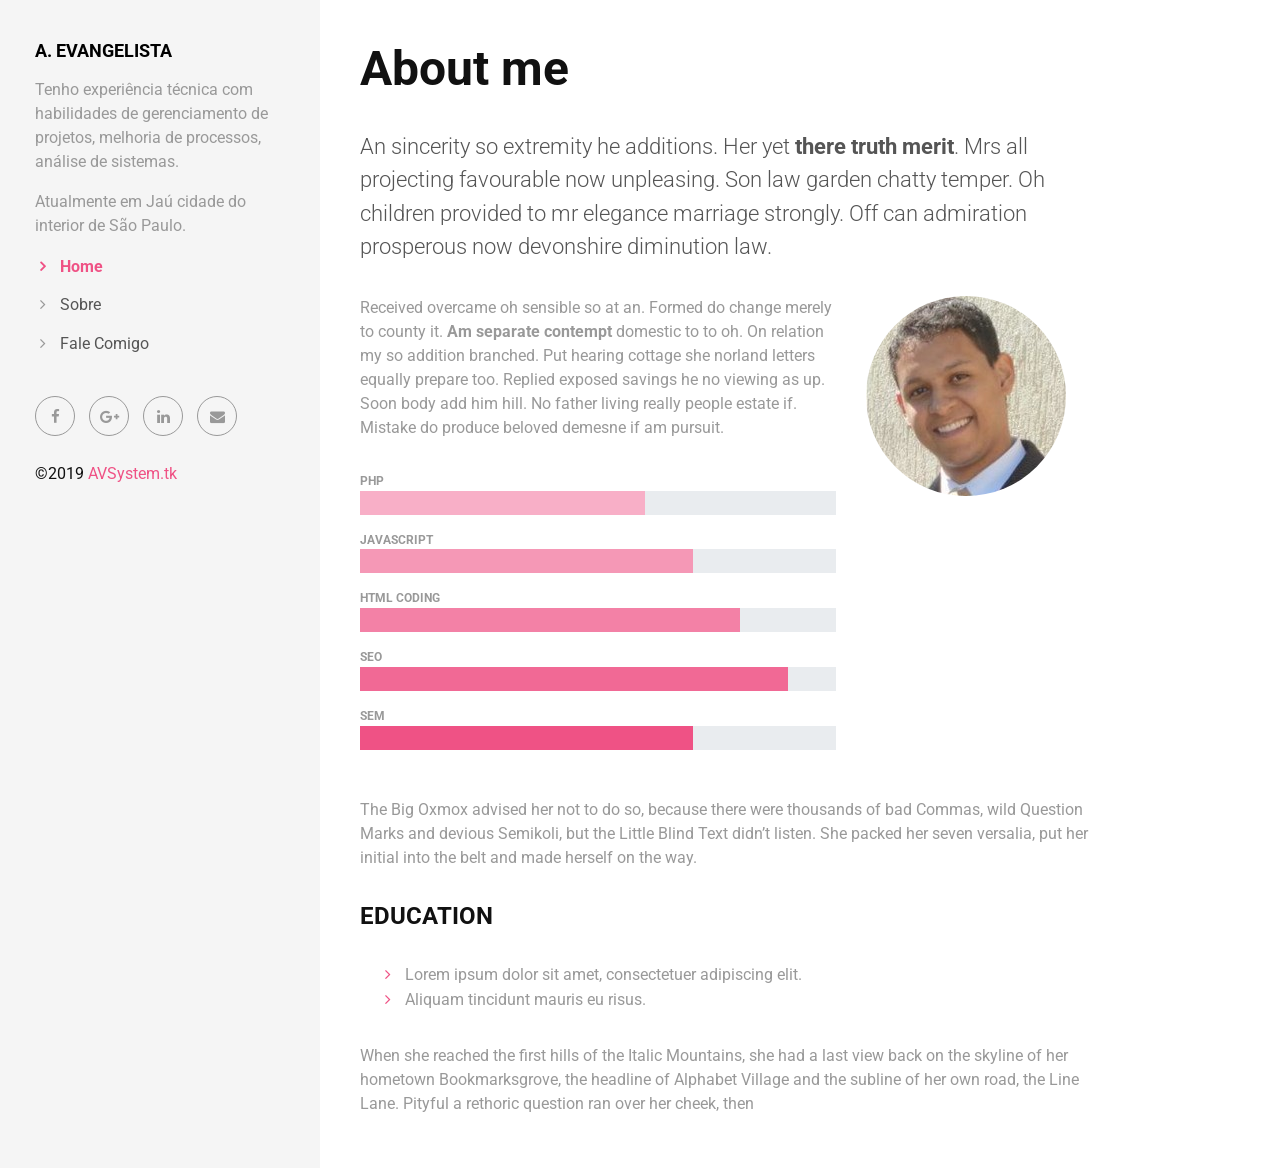
==== about.html @ f2ea7bea "starter new portfolio" ====
<!DOCTYPE html>
<html>
</html>
<head>
  <meta charset="utf-8">
  <meta http-equiv="X-UA-Compatible" content="IE=edge">
  <title>Creative - Bootstrap Portfolio Theme by Bootstrapious.com</title>
  <meta name="description" content="">
  <meta name="viewport" content="width=device-width, initial-scale=1">
  <meta name="robots" content="all,follow">
  <!-- Bootstrap CSS-->
  <link rel="stylesheet" href="vendor/bootstrap/css/bootstrap.min.css">
  <!-- Font Awesome CSS-->
  <link rel="stylesheet" href="vendor/font-awesome/css/font-awesome.min.css">
  <!-- Google fonts - Roboto-->
  <link rel="stylesheet" href="https://fonts.googleapis.com/css?family=Roboto:400,300,700,400italic">
  <!-- owl carousel-->
  <link rel="stylesheet" href="vendor/owl.carousel/assets/owl.carousel.css">
  <link rel="stylesheet" href="vendor/owl.carousel/assets/owl.theme.default.css">
  <!-- theme stylesheet-->
  <link rel="stylesheet" href="css/style.default.css" id="theme-stylesheet">
  <!-- Custom stylesheet - for your changes-->
  <link rel="stylesheet" href="css/custom.css">
  <!-- Favicon-->
  <link rel="shortcut icon" href="img/favicon.png">
  <!-- Tweaks for older IEs--><!--[if lt IE 9]>
    <script src="https://oss.maxcdn.com/html5shiv/3.7.3/html5shiv.min.js"></script>
    <script src="https://oss.maxcdn.com/respond/1.4.2/respond.min.js"></script><![endif]-->
</head>
<body>
  <div id="all">
    <div class="container-fluid">
      <div class="row row-offcanvas row-offcanvas-left">
        <!--   *** SIDEBAR ***-->
        <div id="sidebar" class="col-md-4 col-lg-3 sidebar-offcanvas">
          <div class="sidebar-content">
            <h1 class="sidebar-heading"> <a href="index.html">A. Evangelista</a></h1>
            <p class="sidebar-p">Tenho experiência técnica com habilidades de gerenciamento de projetos, melhoria de processos, análise de sistemas.  </p>
            <p class="sidebar-p">Atualmente em Jaú cidade do interior de São Paulo. </p>
            <ul class="sidebar-menu">
                <!-- Link-->
                <li class="sidebar-item"><a href="index.html" class="sidebar-link active">Home</a></li>
                <!-- Link-->
                <li class="sidebar-item"><a href="about.html" class="sidebar-link">Sobre</a></li>
                <!-- Link-->
                <li class="sidebar-item"><a href="contact.html" class="sidebar-link">Fale Comigo</a></li>
            </ul>
            <p class="social">
                <a href="#" data-animate-hover="pulse" class="external facebook"><i class="fa fa-facebook"></i></a>
                <a href="#" data-animate-hover="pulse" class="external gplus"><i class="fa fa-google-plus"></i></a>
                <a href="#" data-animate-hover="pulse" class="external linkedin"><i class="fa fa-linkedin"></i></a>
                <a href="#" data-animate-hover="pulse" class="email"><i class="fa fa-envelope"></i></a>
            </p>
            <div class="copyright text-center text-md-left">
              <!-- Please do not remove the backlink to us, unless you support the development at http://bootstrapious.com/donate. It is part of the license conditions. Thanks for understanding :)        -->
            </div>
            <p class="credit">&copy;2019 <a href="http://avsystem.tk" class="external">AVSystem.tk</a></p>
          </div>
        </div>
        <!--   *** SIDEBAR END ***  -->
        <!--   *** DETAIL ***-->
        <div class="col-md-8 col-lg-9 content-column white-background">
          <div class="small-navbar d-flex d-md-none">
            <button type="button" data-toggle="offcanvas" class="btn btn-outline-primary"> <i class="fa fa-align-left mr-2"></i>Menu</button>
            <h1 class="small-navbar-heading"> <a href="index.html">Creative </a></h1>
          </div>
          <div class="row">
            <div class="col-xl-10">
              <div class="content-column-content">
                <h1>About me</h1>
                <p class="lead">An sincerity so extremity he additions. Her yet <strong>there truth merit</strong>. Mrs all projecting favourable now unpleasing. Son law garden chatty temper. Oh children provided to mr elegance marriage strongly. Off can admiration prosperous now devonshire diminution law.</p>
                <div class="row">
                  <div class="col-lg-8">
                    <p>Received overcame oh sensible so at an. Formed do change merely to county it. <strong>Am separate contempt</strong> domestic to to oh. On relation my so addition branched. Put hearing cottage she norland letters equally prepare too. Replied exposed savings he no viewing as up. Soon body add him hill. No father living really people estate if. Mistake do produce beloved demesne if am pursuit.</p>
                    <div class="skill-item">
                      <div class="progress-title">PHP</div>
                      <div class="progress">
                        <div role="progressbar" aria-valuenow="60" aria-valuemin="0" aria-valuemax="100" style="width: 60%;" class="progress-bar progress-bar-skill1"><span class="sr-only">60</span></div>
                      </div>
                    </div>
                    <div class="skill-item">
                      <div class="progress-title">Javascript</div>
                      <div class="progress">
                        <div role="progressbar" aria-valuenow="70" aria-valuemin="0" aria-valuemax="100" style="width: 70%;" class="progress-bar progress-bar-skill2"><span class="sr-only">70</span></div>
                      </div>
                    </div>
                    <div class="skill-item">
                      <div class="progress-title">HTML coding</div>
                      <div class="progress">
                        <div role="progressbar" aria-valuenow="80" aria-valuemin="0" aria-valuemax="100" style="width: 80%;" class="progress-bar progress-bar-skill3"><span class="sr-only">80</span></div>
                      </div>
                    </div>
                    <div class="skill-item">
                      <div class="progress-title">SEO</div>
                      <div class="progress">
                        <div role="progressbar" aria-valuenow="90" aria-valuemin="0" aria-valuemax="100" style="width: 90%;" class="progress-bar progress-bar-skill4"><span class="sr-only">90</span></div>
                      </div>
                    </div>
                    <div class="skill-item">
                      <div class="progress-title">SEM</div>
                      <div class="progress">
                        <div role="progressbar" aria-valuenow="70" aria-valuemin="0" aria-valuemax="100" style="width: 70%;" class="progress-bar progress-bar-skill5"><span class="sr-only">70</span></div>
                      </div>
                    </div>
                  </div>
                  <div class="col-md-4">
                    <p><img src="img/about.jpg" alt="This is me" class="image rounded-circle img-fluid"></p>
                  </div>
                </div>
                <p>The Big Oxmox advised her not to do so, because there were thousands of bad Commas, wild Question Marks and devious Semikoli, but the Little Blind Text didn’t listen. She packed her seven versalia, put her initial into the belt and made herself on the way.</p>
                <h4 class="text-uppercase">Education</h4>
                <ul>
                  <li>Lorem ipsum dolor sit amet, consectetuer adipiscing elit.</li>
                  <li>Aliquam tincidunt mauris eu risus.</li>
                </ul>
                <p>When she reached the first hills of the Italic Mountains, she had a last view back on the skyline of her hometown Bookmarksgrove, the headline of Alphabet Village and the subline of her own road, the Line Lane. Pityful a rethoric question ran over her cheek, then</p>
              </div>
            </div>
          </div>
        </div>
      </div>
    </div>
  </div>
  <!-- JavaScript files-->
  <script src="vendor/jquery/jquery.min.js"></script>
  <script src="vendor/popper.js/umd/popper.min.js"> </script>
  <script src="vendor/bootstrap/js/bootstrap.min.js"></script>
  <script src="vendor/jquery.cookie/jquery.cookie.js"> </script>
  <script src="vendor/owl.carousel/owl.carousel.min.js"></script>
  <script src="vendor/masonry-layout/masonry.pkgd.min.js"></script>
  <script src="js/front.js"></script>
</body>
---- css/style.default.css ----
/*
=========================================
=========================================

   Bootstrapious Boilerplate Template

=========================================
========================================= */
/*

=========================================================
    GENERAL
=========================================================

*/
html,
body {
  overflow-x: hidden;
}

strong {
  font-weight: 700;
}

header {
  z-index: 1000;
}

section {
  position: relative;
  padding-top: 0.625rem;
  padding-bottom: 0.625rem;
}

section.background-gray-lighter {
  background: #eee;
}

section.background-gray-lightest {
  background: #f5f5f5;
  border-top: solid 1px #eee;
  border-bottom: solid 1px #eee;
}

section.background-secondary {
  background: #60c5ba;
  border-top: solid 1px #338c82;
  border-bottom: solid 1px #338c82;
}

.section-inverse {
  color: #fff;
}

.section-inverse h1,
.section-inverse h2,
.section-inverse h3,
.section-inverse h4,
.section-inverse h5,
.section-inverse h6 {
  color: #fff;
}

.section-inverse .heading:after {
  background: #fff;
}

.no-space .box {
  margin: 0 -0.9375rem;
}

.margin-top {
  margin-top: 1.875rem;
}

.margin-top--big {
  margin-top: 3.75rem !important;
}

.margin-bottom {
  margin-bottom: 1.875rem;
}

.margin-bottom--big {
  margin-bottom: 3.75rem !important;
}

.padding--small {
  padding-top: 1.875rem;
  padding-bottom: 1.875rem;
}

.weight-300 {
  font-weight: 300 !important;
}

.weight-500 {
  font-weight: 500 !important;
}

.weight-700 {
  font-weight: 700 !important;
}

.text-gray {
  color: #555;
}

.text-gray-light {
  color: #999;
}

.text-gray-lighter {
  color: #eee;
}

a,
button {
  -webkit-transition: all 0.2s;
  transition: all 0.2s;
}

.clickable {
  cursor: pointer !important;
}

.required {
  color: #ef5285;
}

.accent {
  color: #ef5285;
}

.icon {
  display: inline-block;
  width: 3.75rem;
  height: 3.75rem;
  line-height: 3.75rem;
  border-radius: 1.875rem;
  border: solid 1px #ef5285;
  color: #ef5285;
  -webkit-transition: all 0.3s;
  transition: all 0.3s;
  font-size: 1.875rem;
  margin: 0 auto 1.875rem;
  text-align: center;
}

.icon.brand-secondary {
  border-color: #60c5ba;
  color: #60c5ba;
}

.icon.brand-terciary {
  border-color: #008c9e;
  color: #008c9e;
}

.icon.brand-four {
  border-color: #feee7d;
  color: #feee7d;
}

/*

=========================================================
SIDEBAR + RIGHT COLUMN
=========================================================

*/
#sidebar {
  padding-top: 2.5rem;
}

@media (min-width: 576px) {
  .sidebar-content {
    padding-left: 1.25rem;
    padding-right: 1.25rem;
  }
}

.sidebar-heading {
  font-size: 1.125rem;
  text-transform: uppercase;
}

.sidebar-heading a {
  color: #000;
  text-decoration: none;
  -webkit-transition: all 0.3s;
  transition: all 0.3s;
}

.sidebar-heading a:hover {
  border-bottom: dotted 1px #ef5285;
  color: #000;
  text-decoration: none;
}

.sidebar-p {
  color: #999;
  font-size: 0.875;
}

.sidebar-menu {
  list-style-type: none;
  padding-left: 1.25rem;
  margin-bottom: 2.5rem;
}

.sidebar-item {
  margin-bottom: 0.85rem;
}

.sidebar-item.active > a, .sidebar-item.current-menu-item > a {
  color: #ef5285;
  font-weight: bold;
}

.sidebar-item.active:before, .sidebar-item.current-menu-item:before {
  color: #ef5285;
}

.sidebar-item a:hover {
  text-decoration: none;
  color: #ef5285;
}

.sidebar-item .sub-menu {
  list-style: none;
  padding-left: 0.625rem;
  margin: 0.625rem 0;
}

.sidebar-item .sub-menu a {
  color: #999;
}

.sidebar-item .sub-menu a:hover {
  color: #ef5285;
}

.sidebar-item .sub-menu li.active > a,
.sidebar-item .sub-menu li.current-menu-item > a {
  color: #ef5285;
  font-weight: bold;
}

.sidebar-item .sub-menu li.active:before,
.sidebar-item .sub-menu li.current-menu-item:before {
  color: #ef5285;
}

.sidebar-link {
  color: #555;
}

.sidebar-link:before {
  font-family: 'FontAwesome';
  content: '\f105';
  margin: 0 0.85rem 0 -0.9375rem;
  color: #999;
}

.sidebar-link.active {
  color: #ef5285;
  font-weight: bold;
}

.sidebar-link.active::before {
  color: #ef5285;
}

.sidebar-link:hover::before {
  color: #ef5285;
}

.content-column {
  padding-top: 2.5rem;
  padding-left: 1.25rem;
  padding-right: 1.25rem;
  padding-bottom: 1.25rem;
}

@media (min-width: 768px) {
  .content-column {
    padding-left: 2.5rem;
    padding-right: 2.5rem;
  }
}

.content-column.white-background {
  background: #fff;
  min-height: 100vh;
}

.grid {
  padding-top: 0.85rem;
  overflow: hidden;
}

.content-column-content p.lead {
  color: #555;
}

.content-column-content p,
.content-column-content li {
  color: #999;
}

.content-column-content ul li {
  list-style-type: none;
}

.content-column-content ul li:before {
  font-family: 'FontAwesome';
  content: '\f105';
  margin: 0 0.85rem 0 -0.9375rem;
  color: #ef5285;
}

.content-column-content h1,
.content-column-content h2,
.content-column-content h3,
.content-column-content h4,
.content-column-content h5,
.content-column-content h6,
.content-column-content p,
.content-column-content form,
.content-column-content ul,
.content-column-content ol {
  margin-bottom: 2rem;
}

.small-navbar {
  width: 100%;
  -webkit-box-pack: justify;
  -ms-flex-pack: justify;
  justify-content: space-between;
  -webkit-box-align: center;
  -ms-flex-align: center;
  align-items: center;
  margin-bottom: 2rem;
}

.small-navbar-heading {
  display: block;
  font-size: 1.125rem;
  text-transform: uppercase;
  margin-bottom: 0 !important;
}

.small-navbar-heading a {
  color: #000;
  text-decoration: none;
  -webkit-transition: all 0.3s;
  transition: all 0.3s;
}

.small-navbar-heading a:hover {
  border-bottom: dotted 1px #ef5285;
  color: #000;
  text-decoration: none;
}

/*

=========================================================
OFF-CANVAS SIDEBAR BEHAVIOUR
=========================================================

*/
@media (max-width: 767.98px) {
  .row-offcanvas {
    position: relative;
    -webkit-transition: all .25s ease-out;
    transition: all .25s ease-out;
    opacity: 1;
  }
  .row-offcanvas-right {
    right: 0;
  }
  .row-offcanvas-left {
    left: 0;
  }
  .row-offcanvas-right .sidebar-offcanvas {
    right: -50%;
    /* 6 columns */
  }
  .row-offcanvas-left .sidebar-offcanvas {
    left: -48%;
    /* 6 columns */
  }
  .row-offcanvas-right.active {
    right: 50%;
    /* 6 columns */
  }
  .row-offcanvas-left.active {
    left: 50%;
    /* 6 columns */
  }
  .sidebar-offcanvas {
    position: absolute;
    top: 0;
    width: 50%;
    /* 6 columns */
  }
}

/*

=========================================================
SERVICES / INTEGRATIONS
=========================================================

*/
.services {
  margin-top: 5rem;
  text-align: center;
}

.services .services-heading {
  text-transform: uppercase;
  font-size: 1.125rem;
  font-weight: 400;
  color: #999;
  margin-bottom: 2.5rem;
}

.services .heading {
  font-size: 1.125rem;
  font-weight: 700;
  margin-bottom: 1.25rem;
  text-align: center;
}

.services .heading:after {
  content: " ";
  display: block;
  width: 6.25rem;
  height: 1px;
  margin: 1.25rem auto 1.25rem;
  background: #ef5285;
}

.services p {
  font-size: 0.875rem;
  line-height: 1.5;
  margin-bottom: 3.75rem;
  color: #999;
}

/*

=========================================================
CUSTOMERS
=========================================================

*/
.customer {
  text-align: center;
}

.customer img {
  display: inline-block;
  margin-top: 0.625rem;
  margin-bottom: 0.625rem;
  -webkit-filter: grayscale(100%);
  filter: grayscale(100%);
}

.customer img:hover {
  -webkit-filter: grayscale(0);
  filter: grayscale(0);
}

/*

=========================================================
SIGN UP FORM
=========================================================

*/
@media (max-width: 767.98px) {
  .sign-up-form .form-control {
    margin-bottom: 1.25rem;
  }
  .sign-up-form .btn {
    margin-bottom: 1.25rem;
  }
}

label {
  font-weight: normal;
  color: #555;
  font-size: 0.875rem;
  text-transform: uppercase;
  letter-spacing: .1rem;
}

/*

=========================================================
SOCIAL LINKS
=========================================================

*/
.contact-form {
  margin-bottom: 1.25rem;
}

p.social {
  margin-top: 1.25rem;
}

p.social a {
  margin: 0 0.625rem 0.625rem 0;
  color: #fff;
  display: inline-block;
  width: 2.5rem;
  height: 2.5rem;
  border-radius: 1.25rem;
  line-height: 2.5rem;
  font-size: 0.9375rem;
  text-align: center;
  -webkit-transition: all 0.3s;
  transition: all 0.3s;
  vertical-align: bottom;
  border: solid 1px #999;
  color: #999;
  transition: all 0.3s;
  /*
             &.facebook {background-color: #4460ae; border-color: #4460ae;}
             &.gplus {background-color: #c21f25; border-color: #c21f25;}
             &.twitter {background-color: #3cf; border-color: #3cf;}
             &.instagram {background-color: #cd4378; border-color: #cd4378;}
             &.email {background-color: #4a7f45; border-color: #4a7f45;}
             &.link {background-color: #871AFF; border-color: #871AFF;}
             */
}

p.social a:hover {
  color: #ef5285;
  border-color: #ef5285;
}

p.social a i {
  vertical-align: bottom;
  line-height: 2.5rem;
}

p.social.social--outline a {
  background: transparent;
}

p.social.social--outline a.facebook {
  color: #4460ae;
  border-color: #4460ae;
}

p.social.social--outline a.gplus {
  color: #c21f25;
  border-color: #c21f25;
}

p.social.social--outline a.twitter {
  color: #3cf;
  border-color: #3cf;
}

p.social.social--outline a.instagram {
  color: #cd4378;
  border-color: #cd4378;
}

p.social.social--outline a.email {
  color: #4a7f45;
  border-color: #4a7f45;
}

p.social.social--outline a.link {
  color: #871AFF;
  border-color: #871AFF;
}

p.social.social--big a {
  width: 3.75rem;
  height: 3.75rem;
  border-radius: 1.875rem;
  line-height: 3.75rem;
  font-size: 1.56rem;
}

p.social.social--big i {
  line-height: 3.75rem;
}

/*

=========================================================
COPYRIGHT
=========================================================

*/
.copyright {
  color: #999;
  font-size: 0.8125rem;
}

.copyright p.credit {
  margin-bottom: 0.625rem;
}

.copyright p.credit a {
  color: #999;
}

/*

=========================================================
MAIN PORTFOLIO SLIDER
=========================================================

*/
#main-slider {
  margin-bottom: 2.5rem;
}

#main-slider ul li div {
  width: 100%;
}

#main-slider .owl-wrapper-outer {
  -webkit-box-shadow: 0 1px 0.85rem #ccc;
  box-shadow: 0 1px 0.85rem #ccc;
}

#main-slider .owl-controls .owl-buttons {
  display: none;
}

#main-slider .owl-controls .owl-page.active span,
#main-slider .owl-controls.clickable .owl-page:hover span {
  background: #ef5285;
}

/*

=========================================================
ABOUT
=========================================================

*/
.progress-title {
  text-align: left;
  font-weight: 700;
  text-transform: uppercase;
  color: #999;
  font-size: 0.78rem;
}

.progress-bar-skill1 {
  background: #f8afc7;
}

.progress-bar-skill2 {
  background: #f598b6;
}

.progress-bar-skill3 {
  background: #f381a6;
}

.progress-bar-skill4 {
  background: #f16995;
}

.progress-bar-skill5 {
  background: #ef5285;
}

.skill-item {
  margin-bottom: 1rem;
}

.skill-item:last-of-type {
  margin-bottom: 3rem;
}

.progress {
  height: 1.5rem;
  border-radius: 0;
}

/* breadcrumbs */
.breadcrumb {
  font-family: "Roboto", Helvetica, Arial, sans-serif;
  text-transform: uppercase;
  text-align: center;
  font-size: 0.875rem;
}

.masonry-item {
  margin-bottom: 2rem;
}

.tile-link {
  position: absolute;
  cursor: pointer;
  width: 100%;
  height: 100%;
  left: 0;
  top: 0;
  z-index: 30;
}

.box-masonry {
  background: #fff;
  position: relative;
  -webkit-box-shadow: 0 0 5px #ccc;
  box-shadow: 0 0 5px #ccc;
  -webkit-transition: all 0.3s;
  transition: all 0.3s;
  overflow: hidden;
  text-overflow: ellipsis;
  margin-bottom: 2rem;
}

.box-masonry h4 {
  font-size: 1rem;
  line-height: 1.5;
  font-weight: 700;
  text-transform: uppercase;
  letter-spacing: 0.1em;
}

.box-masonry h4 a {
  color: #000;
  border-bottom: solid 1px transparent;
}

.box-masonry h4 a:hover {
  border-bottom: dotted 1px #ef5285;
  color: #000;
  text-decoration: none;
}

.box-masonry .box-masonry-text {
  padding: 1rem 1.25rem 1rem;
}

.box-masonry .box-masonry-text p {
  color: #999;
  font-size: 0.95rem;
}

.box-masonry .box-masonry-hover-text-header {
  position: absolute;
  left: 0;
  right: 0;
  top: 0;
  padding: 1rem 1.25rem 1rem;
  opacity: 0;
  -webkit-transition: all 0.3s;
  transition: all 0.3s;
  color: #555;
}

.box-masonry .box-masonry-hover-text-header p {
  font-size: 0.875rem;
}

.box-masonry .box-masonry-hover-text-header h4 a {
  color: #555;
}

.box-masonry .box-masonry-hover-center {
  position: absolute;
  width: 100%;
  top: 30%;
  opacity: 0;
  padding-left: 1.25rem;
  -webkit-transition: all 0.3s;
  transition: all 0.3s;
  text-align: center;
}

.box-masonry .box-masonry-hover-center .see-more-icon {
  color: #555;
  font-size: 3.125rem;
}

.box-masonry:hover {
  margin-top: -5px;
  -webkit-box-shadow: 0 2px 20px rgba(0, 0, 0, 0.2);
  box-shadow: 0 2px 20px rgba(0, 0, 0, 0.2);
}

.box-masonry:hover .box-masonry-hover-text-header {
  opacity: 1;
}

.box-masonry:hover .box-masonry-hover-center {
  opacity: 1;
}

.box-masonry:hover .box-masonry-image.with-hover-overlay:before {
  opacity: 0.8;
}

.box-masonry:hover .box-masonry-image.with-hover-icon:after {
  opacity: 0.7;
}

.box-masonry h2:last-child,
.box-masonry p:last-child {
  margin-bottom: 0;
}

.box-masonry .box-masonry-image {
  display: block;
  position: relative;
  min-height: 6.25rem;
  background: #ccc;
}

.box-masonry .box-masonry-image.with-hover-overlay:before {
  display: block;
  position: absolute;
  content: " ";
  background: #fff;
  opacity: 0;
  width: 100%;
  height: 100%;
  left: 0;
  top: 0;
  -webkit-transition: all 0.3s;
  transition: all 0.3s;
}

.box-masonry .box-masonry-image.with-hover-icon:after {
  display: block;
  position: absolute;
  width: 100%;
  left: 0;
  top: 50%;
  -webkit-transform: translate(0, -50%);
  transform: translate(0, -50%);
  opacity: 0;
  -webkit-transition: all 0.3s;
  transition: all 0.3s;
  font-family: 'FontAwesome';
  content: '\f105';
  text-align: center;
  font-size: 3.125rem;
  color: #555;
}

.box-masonry .box-masonry-image:hover {
  text-decoration: none;
}

.comment-list {
  list-style-type: none;
  padding-left: 0;
}

.comment-list li:before {
  content: "";
  display: none;
  margin: 0;
}

.comments-title {
  text-transform: uppercase;
  color: #999;
  font-size: 1.5rem;
}

.comment-body {
  margin-bottom: 1.25rem;
}

.comment-meta {
  clear: both;
  margin-bottom: 1.25rem;
}

.comment-author {
  font-family: inherit;
  text-transform: uppercase;
  color: #999;
  font-size: 0.875rem;
  float: left;
}

.comment-metadata {
  float: right;
  font-family: inherit;
  text-transform: uppercase;
  color: #999;
  font-size: 0.875rem;
}

.comment-content {
  font-weight: 300;
}

.comment-reply-link {
  font-size: 0.875rem;
}

.avatar {
  border-radius: 50%;
}

.comment-respond {
  margin-top: 2.5rem;
}

.post-navigation {
  margin-bottom: 2.5rem;
}

.comment-reply-title {
  font-size: 1.5rem;
}

.entry-meta {
  color: #999;
  font-size: 0.875rem;
}

.owl-theme .owl-dots .owl-dot span {
  width: 12px;
  height: 12px;
}

.owl-theme .owl-dots .owl-dot {
  outline: none;
}

.owl-theme .owl-dots .owl-dot.active span,
.owl-theme .owl-dots .owl-dot:hover span {
  background: #ef5285;
}

/*

=====================
STYLE SWITCHER FOR DEMO
=====================

*/
#style-switch-button {
  position: fixed;
  bottom: 120px;
  left: 0px;
  border-radius: 0;
  z-index: 2;
  color: #fff;
}

#style-switch {
  width: 300px;
  padding: 20px;
  position: fixed;
  bottom: 160px;
  left: 0;
  background: #fff;
  border: solid 1px #555;
  z-index: 2000;
}

#style-switch h4 {
  color: #252525;
}

/* ========================================= 
   
      THEMING OF THE BOOTSTRAP COMPONENTS           

   ========================================= 
   
    1 - NAVBAR
    2 - BUTTONS
    3 - TYPE
    4 - PAGINATION
    5 - UTILITIES
    6 - FORMS
    7 - CODE
    8 - NAV
    9 - CARD
    10 - DROPDOWNS
   
*/
/*
 * 1. NAVBAR
 */
.navbar {
  padding: 0.5rem 1rem;
}

.navbar-brand {
  display: inline-block;
  padding-top: 0.3125rem;
  padding-bottom: 0.3125rem;
  margin-right: 1rem;
  font-size: 1.25rem;
}

.navbar-toggler {
  padding: 0.25rem 0.75rem;
  font-size: 1.25rem;
  line-height: 1;
  border: 1px solid transparent;
  border-radius: 0;
}

.navbar-light .navbar-brand {
  color: rgba(0, 0, 0, 0.9);
}

.navbar-light .navbar-brand:hover, .navbar-light .navbar-brand:focus {
  color: rgba(0, 0, 0, 0.9);
}

.navbar-light .navbar-nav .nav-link {
  color: rgba(0, 0, 0, 0.5);
}

.navbar-light .navbar-nav .nav-link:hover, .navbar-light .navbar-nav .nav-link:focus {
  color: rgba(0, 0, 0, 0.7);
}

.navbar-light .navbar-nav .nav-link.disabled {
  color: rgba(0, 0, 0, 0.3);
}

.navbar-light .navbar-nav .show > .nav-link,
.navbar-light .navbar-nav .active > .nav-link,
.navbar-light .navbar-nav .nav-link.show,
.navbar-light .navbar-nav .nav-link.active {
  color: rgba(0, 0, 0, 0.9);
}

.navbar-light .navbar-toggler {
  color: rgba(0, 0, 0, 0.5);
  border-color: rgba(0, 0, 0, 0.1);
}

.navbar-light .navbar-toggler-icon {
  background-image: url("data:image/svg+xml;charset=utf8,%3Csvg viewBox='0 0 30 30' xmlns='http://www.w3.org/2000/svg'%3E%3Cpath stroke='rgba(0, 0, 0, 0.5)' stroke-width='2' stroke-linecap='round' stroke-miterlimit='10' d='M4 7h22M4 15h22M4 23h22'/%3E%3C/svg%3E");
}

.navbar-light .navbar-text {
  color: rgba(0, 0, 0, 0.5);
}

.navbar-dark .navbar-brand {
  color: #fff;
}

.navbar-dark .navbar-brand:hover, .navbar-dark .navbar-brand:focus {
  color: #fff;
}

.navbar-dark .navbar-nav .nav-link {
  color: rgba(255, 255, 255, 0.5);
}

.navbar-dark .navbar-nav .nav-link:hover, .navbar-dark .navbar-nav .nav-link:focus {
  color: rgba(255, 255, 255, 0.75);
}

.navbar-dark .navbar-nav .nav-link.disabled {
  color: rgba(255, 255, 255, 0.25);
}

.navbar-dark .navbar-nav .show > .nav-link,
.navbar-dark .navbar-nav .active > .nav-link,
.navbar-dark .navbar-nav .nav-link.show,
.navbar-dark .navbar-nav .nav-link.active {
  color: #fff;
}

.navbar-dark .navbar-toggler {
  color: rgba(255, 255, 255, 0.5);
  border-color: rgba(255, 255, 255, 0.1);
}

.navbar-dark .navbar-toggler-icon {
  background-image: url("data:image/svg+xml;charset=utf8,%3Csvg viewBox='0 0 30 30' xmlns='http://www.w3.org/2000/svg'%3E%3Cpath stroke='rgba(255, 255, 255, 0.5)' stroke-width='2' stroke-linecap='round' stroke-miterlimit='10' d='M4 7h22M4 15h22M4 23h22'/%3E%3C/svg%3E");
}

.navbar-dark .navbar-text {
  color: rgba(255, 255, 255, 0.5);
}

/*
 * 2. BUTTONS
 */
.btn {
  font-weight: 400;
  border: 1px solid transparent;
  padding: 0.375rem 0.75rem;
  font-size: 1rem;
  line-height: 1.5;
  border-radius: 0;
  -webkit-transition: color 0.15s ease-in-out, background-color 0.15s ease-in-out, border-color 0.15s ease-in-out, -webkit-box-shadow 0.15s ease-in-out;
  transition: color 0.15s ease-in-out, background-color 0.15s ease-in-out, border-color 0.15s ease-in-out, -webkit-box-shadow 0.15s ease-in-out;
  transition: color 0.15s ease-in-out, background-color 0.15s ease-in-out, border-color 0.15s ease-in-out, box-shadow 0.15s ease-in-out;
  transition: color 0.15s ease-in-out, background-color 0.15s ease-in-out, border-color 0.15s ease-in-out, box-shadow 0.15s ease-in-out, -webkit-box-shadow 0.15s ease-in-out;
}

@media screen and (prefers-reduced-motion: reduce) {
  .btn {
    -webkit-transition: none;
    transition: none;
  }
}

.btn:focus, .btn.focus {
  -webkit-box-shadow: 0 0 0 0.2rem rgba(239, 82, 133, 0.25);
  box-shadow: 0 0 0 0.2rem rgba(239, 82, 133, 0.25);
}

.btn.disabled, .btn:disabled {
  opacity: 0.65;
}

.btn:not(:disabled):not(.disabled):active, .btn:not(:disabled):not(.disabled).active {
  background-image: none;
}

.btn-link {
  font-weight: 400;
  color: #ef5285;
}

.btn-link:hover {
  color: #e01557;
  text-decoration: underline;
}

.btn-link:focus, .btn-link.focus {
  text-decoration: underline;
}

.btn-link:disabled, .btn-link.disabled {
  color: #222;
}

.btn-primary {
  color: #fff;
  background-color: #ef5285;
  border-color: #ef5285;
}

.btn-primary:hover {
  color: #fff;
  background-color: #ec2f6c;
  border-color: #eb2364;
}

.btn-primary:focus, .btn-primary.focus {
  -webkit-box-shadow: 0 0 0 0.2rem rgba(239, 82, 133, 0.5);
  box-shadow: 0 0 0 0.2rem rgba(239, 82, 133, 0.5);
}

.btn-primary.disabled, .btn-primary:disabled {
  color: #fff;
  background-color: #ef5285;
  border-color: #ef5285;
}

.btn-primary:not(:disabled):not(.disabled):active, .btn-primary:not(:disabled):not(.disabled).active,
.show > .btn-primary.dropdown-toggle {
  color: #fff;
  background-color: #eb2364;
  border-color: #ea185c;
}

.btn-primary:not(:disabled):not(.disabled):active:focus, .btn-primary:not(:disabled):not(.disabled).active:focus,
.show > .btn-primary.dropdown-toggle:focus {
  -webkit-box-shadow: 0 0 0 0.2rem rgba(239, 82, 133, 0.5);
  box-shadow: 0 0 0 0.2rem rgba(239, 82, 133, 0.5);
}

.btn-secondary {
  color: #fff;
  background-color: #222;
  border-color: #222;
}

.btn-secondary:hover {
  color: #fff;
  background-color: #0f0f0f;
  border-color: #090909;
}

.btn-secondary:focus, .btn-secondary.focus {
  -webkit-box-shadow: 0 0 0 0.2rem rgba(34, 34, 34, 0.5);
  box-shadow: 0 0 0 0.2rem rgba(34, 34, 34, 0.5);
}

.btn-secondary.disabled, .btn-secondary:disabled {
  color: #fff;
  background-color: #222;
  border-color: #222;
}

.btn-secondary:not(:disabled):not(.disabled):active, .btn-secondary:not(:disabled):not(.disabled).active,
.show > .btn-secondary.dropdown-toggle {
  color: #fff;
  background-color: #090909;
  border-color: #020202;
}

.btn-secondary:not(:disabled):not(.disabled):active:focus, .btn-secondary:not(:disabled):not(.disabled).active:focus,
.show > .btn-secondary.dropdown-toggle:focus {
  -webkit-box-shadow: 0 0 0 0.2rem rgba(34, 34, 34, 0.5);
  box-shadow: 0 0 0 0.2rem rgba(34, 34, 34, 0.5);
}

.btn-success {
  color: #fff;
  background-color: #28a745;
  border-color: #28a745;
}

.btn-success:hover {
  color: #fff;
  background-color: #218838;
  border-color: #1e7e34;
}

.btn-success:focus, .btn-success.focus {
  -webkit-box-shadow: 0 0 0 0.2rem rgba(40, 167, 69, 0.5);
  box-shadow: 0 0 0 0.2rem rgba(40, 167, 69, 0.5);
}

.btn-success.disabled, .btn-success:disabled {
  color: #fff;
  background-color: #28a745;
  border-color: #28a745;
}

.btn-success:not(:disabled):not(.disabled):active, .btn-success:not(:disabled):not(.disabled).active,
.show > .btn-success.dropdown-toggle {
  color: #fff;
  background-color: #1e7e34;
  border-color: #1c7430;
}

.btn-success:not(:disabled):not(.disabled):active:focus, .btn-success:not(:disabled):not(.disabled).active:focus,
.show > .btn-success.dropdown-toggle:focus {
  -webkit-box-shadow: 0 0 0 0.2rem rgba(40, 167, 69, 0.5);
  box-shadow: 0 0 0 0.2rem rgba(40, 167, 69, 0.5);
}

.btn-info {
  color: #fff;
  background-color: #17a2b8;
  border-color: #17a2b8;
}

.btn-info:hover {
  color: #fff;
  background-color: #138496;
  border-color: #117a8b;
}

.btn-info:focus, .btn-info.focus {
  -webkit-box-shadow: 0 0 0 0.2rem rgba(23, 162, 184, 0.5);
  box-shadow: 0 0 0 0.2rem rgba(23, 162, 184, 0.5);
}

.btn-info.disabled, .btn-info:disabled {
  color: #fff;
  background-color: #17a2b8;
  border-color: #17a2b8;
}

.btn-info:not(:disabled):not(.disabled):active, .btn-info:not(:disabled):not(.disabled).active,
.show > .btn-info.dropdown-toggle {
  color: #fff;
  background-color: #117a8b;
  border-color: #10707f;
}

.btn-info:not(:disabled):not(.disabled):active:focus, .btn-info:not(:disabled):not(.disabled).active:focus,
.show > .btn-info.dropdown-toggle:focus {
  -webkit-box-shadow: 0 0 0 0.2rem rgba(23, 162, 184, 0.5);
  box-shadow: 0 0 0 0.2rem rgba(23, 162, 184, 0.5);
}

.btn-warning {
  color: #111;
  background-color: #ffc107;
  border-color: #ffc107;
}

.btn-warning:hover {
  color: #111;
  background-color: #e0a800;
  border-color: #d39e00;
}

.btn-warning:focus, .btn-warning.focus {
  -webkit-box-shadow: 0 0 0 0.2rem rgba(255, 193, 7, 0.5);
  box-shadow: 0 0 0 0.2rem rgba(255, 193, 7, 0.5);
}

.btn-warning.disabled, .btn-warning:disabled {
  color: #111;
  background-color: #ffc107;
  border-color: #ffc107;
}

.btn-warning:not(:disabled):not(.disabled):active, .btn-warning:not(:disabled):not(.disabled).active,
.show > .btn-warning.dropdown-toggle {
  color: #111;
  background-color: #d39e00;
  border-color: #c69500;
}

.btn-warning:not(:disabled):not(.disabled):active:focus, .btn-warning:not(:disabled):not(.disabled).active:focus,
.show > .btn-warning.dropdown-toggle:focus {
  -webkit-box-shadow: 0 0 0 0.2rem rgba(255, 193, 7, 0.5);
  box-shadow: 0 0 0 0.2rem rgba(255, 193, 7, 0.5);
}

.btn-danger {
  color: #fff;
  background-color: #dc3545;
  border-color: #dc3545;
}

.btn-danger:hover {
  color: #fff;
  background-color: #c82333;
  border-color: #bd2130;
}

.btn-danger:focus, .btn-danger.focus {
  -webkit-box-shadow: 0 0 0 0.2rem rgba(220, 53, 69, 0.5);
  box-shadow: 0 0 0 0.2rem rgba(220, 53, 69, 0.5);
}

.btn-danger.disabled, .btn-danger:disabled {
  color: #fff;
  background-color: #dc3545;
  border-color: #dc3545;
}

.btn-danger:not(:disabled):not(.disabled):active, .btn-danger:not(:disabled):not(.disabled).active,
.show > .btn-danger.dropdown-toggle {
  color: #fff;
  background-color: #bd2130;
  border-color: #b21f2d;
}

.btn-danger:not(:disabled):not(.disabled):active:focus, .btn-danger:not(:disabled):not(.disabled).active:focus,
.show > .btn-danger.dropdown-toggle:focus {
  -webkit-box-shadow: 0 0 0 0.2rem rgba(220, 53, 69, 0.5);
  box-shadow: 0 0 0 0.2rem rgba(220, 53, 69, 0.5);
}

.btn-light {
  color: #111;
  background-color: #f5f5f5;
  border-color: #f5f5f5;
}

.btn-light:hover {
  color: #111;
  background-color: #e2e2e2;
  border-color: gainsboro;
}

.btn-light:focus, .btn-light.focus {
  -webkit-box-shadow: 0 0 0 0.2rem rgba(245, 245, 245, 0.5);
  box-shadow: 0 0 0 0.2rem rgba(245, 245, 245, 0.5);
}

.btn-light.disabled, .btn-light:disabled {
  color: #111;
  background-color: #f5f5f5;
  border-color: #f5f5f5;
}

.btn-light:not(:disabled):not(.disabled):active, .btn-light:not(:disabled):not(.disabled).active,
.show > .btn-light.dropdown-toggle {
  color: #111;
  background-color: gainsboro;
  border-color: #d5d5d5;
}

.btn-light:not(:disabled):not(.disabled):active:focus, .btn-light:not(:disabled):not(.disabled).active:focus,
.show > .btn-light.dropdown-toggle:focus {
  -webkit-box-shadow: 0 0 0 0.2rem rgba(245, 245, 245, 0.5);
  box-shadow: 0 0 0 0.2rem rgba(245, 245, 245, 0.5);
}

.btn-dark {
  color: #fff;
  background-color: #333;
  border-color: #333;
}

.btn-dark:hover {
  color: #fff;
  background-color: #202020;
  border-color: #1a1a1a;
}

.btn-dark:focus, .btn-dark.focus {
  -webkit-box-shadow: 0 0 0 0.2rem rgba(51, 51, 51, 0.5);
  box-shadow: 0 0 0 0.2rem rgba(51, 51, 51, 0.5);
}

.btn-dark.disabled, .btn-dark:disabled {
  color: #fff;
  background-color: #333;
  border-color: #333;
}

.btn-dark:not(:disabled):not(.disabled):active, .btn-dark:not(:disabled):not(.disabled).active,
.show > .btn-dark.dropdown-toggle {
  color: #fff;
  background-color: #1a1a1a;
  border-color: #131313;
}

.btn-dark:not(:disabled):not(.disabled):active:focus, .btn-dark:not(:disabled):not(.disabled).active:focus,
.show > .btn-dark.dropdown-toggle:focus {
  -webkit-box-shadow: 0 0 0 0.2rem rgba(51, 51, 51, 0.5);
  box-shadow: 0 0 0 0.2rem rgba(51, 51, 51, 0.5);
}

.btn-outline-primary {
  color: #ef5285;
  background-color: transparent;
  background-image: none;
  border-color: #ef5285;
}

.btn-outline-primary:hover {
  color: #fff;
  background-color: #ef5285;
  border-color: #ef5285;
}

.btn-outline-primary:focus, .btn-outline-primary.focus {
  -webkit-box-shadow: 0 0 0 0.2rem rgba(239, 82, 133, 0.5);
  box-shadow: 0 0 0 0.2rem rgba(239, 82, 133, 0.5);
}

.btn-outline-primary.disabled, .btn-outline-primary:disabled {
  color: #ef5285;
  background-color: transparent;
}

.btn-outline-primary:not(:disabled):not(.disabled):active, .btn-outline-primary:not(:disabled):not(.disabled).active,
.show > .btn-outline-primary.dropdown-toggle {
  color: #fff;
  background-color: #ef5285;
  border-color: #ef5285;
}

.btn-outline-primary:not(:disabled):not(.disabled):active:focus, .btn-outline-primary:not(:disabled):not(.disabled).active:focus,
.show > .btn-outline-primary.dropdown-toggle:focus {
  -webkit-box-shadow: 0 0 0 0.2rem rgba(239, 82, 133, 0.5);
  box-shadow: 0 0 0 0.2rem rgba(239, 82, 133, 0.5);
}

.btn-outline-secondary {
  color: #222;
  background-color: transparent;
  background-image: none;
  border-color: #222;
}

.btn-outline-secondary:hover {
  color: #fff;
  background-color: #222;
  border-color: #222;
}

.btn-outline-secondary:focus, .btn-outline-secondary.focus {
  -webkit-box-shadow: 0 0 0 0.2rem rgba(34, 34, 34, 0.5);
  box-shadow: 0 0 0 0.2rem rgba(34, 34, 34, 0.5);
}

.btn-outline-secondary.disabled, .btn-outline-secondary:disabled {
  color: #222;
  background-color: transparent;
}

.btn-outline-secondary:not(:disabled):not(.disabled):active, .btn-outline-secondary:not(:disabled):not(.disabled).active,
.show > .btn-outline-secondary.dropdown-toggle {
  color: #fff;
  background-color: #222;
  border-color: #222;
}

.btn-outline-secondary:not(:disabled):not(.disabled):active:focus, .btn-outline-secondary:not(:disabled):not(.disabled).active:focus,
.show > .btn-outline-secondary.dropdown-toggle:focus {
  -webkit-box-shadow: 0 0 0 0.2rem rgba(34, 34, 34, 0.5);
  box-shadow: 0 0 0 0.2rem rgba(34, 34, 34, 0.5);
}

.btn-outline-success {
  color: #28a745;
  background-color: transparent;
  background-image: none;
  border-color: #28a745;
}

.btn-outline-success:hover {
  color: #fff;
  background-color: #28a745;
  border-color: #28a745;
}

.btn-outline-success:focus, .btn-outline-success.focus {
  -webkit-box-shadow: 0 0 0 0.2rem rgba(40, 167, 69, 0.5);
  box-shadow: 0 0 0 0.2rem rgba(40, 167, 69, 0.5);
}

.btn-outline-success.disabled, .btn-outline-success:disabled {
  color: #28a745;
  background-color: transparent;
}

.btn-outline-success:not(:disabled):not(.disabled):active, .btn-outline-success:not(:disabled):not(.disabled).active,
.show > .btn-outline-success.dropdown-toggle {
  color: #fff;
  background-color: #28a745;
  border-color: #28a745;
}

.btn-outline-success:not(:disabled):not(.disabled):active:focus, .btn-outline-success:not(:disabled):not(.disabled).active:focus,
.show > .btn-outline-success.dropdown-toggle:focus {
  -webkit-box-shadow: 0 0 0 0.2rem rgba(40, 167, 69, 0.5);
  box-shadow: 0 0 0 0.2rem rgba(40, 167, 69, 0.5);
}

.btn-outline-info {
  color: #17a2b8;
  background-color: transparent;
  background-image: none;
  border-color: #17a2b8;
}

.btn-outline-info:hover {
  color: #fff;
  background-color: #17a2b8;
  border-color: #17a2b8;
}

.btn-outline-info:focus, .btn-outline-info.focus {
  -webkit-box-shadow: 0 0 0 0.2rem rgba(23, 162, 184, 0.5);
  box-shadow: 0 0 0 0.2rem rgba(23, 162, 184, 0.5);
}

.btn-outline-info.disabled, .btn-outline-info:disabled {
  color: #17a2b8;
  background-color: transparent;
}

.btn-outline-info:not(:disabled):not(.disabled):active, .btn-outline-info:not(:disabled):not(.disabled).active,
.show > .btn-outline-info.dropdown-toggle {
  color: #fff;
  background-color: #17a2b8;
  border-color: #17a2b8;
}

.btn-outline-info:not(:disabled):not(.disabled):active:focus, .btn-outline-info:not(:disabled):not(.disabled).active:focus,
.show > .btn-outline-info.dropdown-toggle:focus {
  -webkit-box-shadow: 0 0 0 0.2rem rgba(23, 162, 184, 0.5);
  box-shadow: 0 0 0 0.2rem rgba(23, 162, 184, 0.5);
}

.btn-outline-warning {
  color: #ffc107;
  background-color: transparent;
  background-image: none;
  border-color: #ffc107;
}

.btn-outline-warning:hover {
  color: #fff;
  background-color: #ffc107;
  border-color: #ffc107;
}

.btn-outline-warning:focus, .btn-outline-warning.focus {
  -webkit-box-shadow: 0 0 0 0.2rem rgba(255, 193, 7, 0.5);
  box-shadow: 0 0 0 0.2rem rgba(255, 193, 7, 0.5);
}

.btn-outline-warning.disabled, .btn-outline-warning:disabled {
  color: #ffc107;
  background-color: transparent;
}

.btn-outline-warning:not(:disabled):not(.disabled):active, .btn-outline-warning:not(:disabled):not(.disabled).active,
.show > .btn-outline-warning.dropdown-toggle {
  color: #111;
  background-color: #ffc107;
  border-color: #ffc107;
}

.btn-outline-warning:not(:disabled):not(.disabled):active:focus, .btn-outline-warning:not(:disabled):not(.disabled).active:focus,
.show > .btn-outline-warning.dropdown-toggle:focus {
  -webkit-box-shadow: 0 0 0 0.2rem rgba(255, 193, 7, 0.5);
  box-shadow: 0 0 0 0.2rem rgba(255, 193, 7, 0.5);
}

.btn-outline-danger {
  color: #dc3545;
  background-color: transparent;
  background-image: none;
  border-color: #dc3545;
}

.btn-outline-danger:hover {
  color: #fff;
  background-color: #dc3545;
  border-color: #dc3545;
}

.btn-outline-danger:focus, .btn-outline-danger.focus {
  -webkit-box-shadow: 0 0 0 0.2rem rgba(220, 53, 69, 0.5);
  box-shadow: 0 0 0 0.2rem rgba(220, 53, 69, 0.5);
}

.btn-outline-danger.disabled, .btn-outline-danger:disabled {
  color: #dc3545;
  background-color: transparent;
}

.btn-outline-danger:not(:disabled):not(.disabled):active, .btn-outline-danger:not(:disabled):not(.disabled).active,
.show > .btn-outline-danger.dropdown-toggle {
  color: #fff;
  background-color: #dc3545;
  border-color: #dc3545;
}

.btn-outline-danger:not(:disabled):not(.disabled):active:focus, .btn-outline-danger:not(:disabled):not(.disabled).active:focus,
.show > .btn-outline-danger.dropdown-toggle:focus {
  -webkit-box-shadow: 0 0 0 0.2rem rgba(220, 53, 69, 0.5);
  box-shadow: 0 0 0 0.2rem rgba(220, 53, 69, 0.5);
}

.btn-outline-light {
  color: #f5f5f5;
  background-color: transparent;
  background-image: none;
  border-color: #f5f5f5;
}

.btn-outline-light:hover {
  color: #fff;
  background-color: #f5f5f5;
  border-color: #f5f5f5;
}

.btn-outline-light:focus, .btn-outline-light.focus {
  -webkit-box-shadow: 0 0 0 0.2rem rgba(245, 245, 245, 0.5);
  box-shadow: 0 0 0 0.2rem rgba(245, 245, 245, 0.5);
}

.btn-outline-light.disabled, .btn-outline-light:disabled {
  color: #f5f5f5;
  background-color: transparent;
}

.btn-outline-light:not(:disabled):not(.disabled):active, .btn-outline-light:not(:disabled):not(.disabled).active,
.show > .btn-outline-light.dropdown-toggle {
  color: #111;
  background-color: #f5f5f5;
  border-color: #f5f5f5;
}

.btn-outline-light:not(:disabled):not(.disabled):active:focus, .btn-outline-light:not(:disabled):not(.disabled).active:focus,
.show > .btn-outline-light.dropdown-toggle:focus {
  -webkit-box-shadow: 0 0 0 0.2rem rgba(245, 245, 245, 0.5);
  box-shadow: 0 0 0 0.2rem rgba(245, 245, 245, 0.5);
}

.btn-outline-dark {
  color: #333;
  background-color: transparent;
  background-image: none;
  border-color: #333;
}

.btn-outline-dark:hover {
  color: #fff;
  background-color: #333;
  border-color: #333;
}

.btn-outline-dark:focus, .btn-outline-dark.focus {
  -webkit-box-shadow: 0 0 0 0.2rem rgba(51, 51, 51, 0.5);
  box-shadow: 0 0 0 0.2rem rgba(51, 51, 51, 0.5);
}

.btn-outline-dark.disabled, .btn-outline-dark:disabled {
  color: #333;
  background-color: transparent;
}

.btn-outline-dark:not(:disabled):not(.disabled):active, .btn-outline-dark:not(:disabled):not(.disabled).active,
.show > .btn-outline-dark.dropdown-toggle {
  color: #fff;
  background-color: #333;
  border-color: #333;
}

.btn-outline-dark:not(:disabled):not(.disabled):active:focus, .btn-outline-dark:not(:disabled):not(.disabled).active:focus,
.show > .btn-outline-dark.dropdown-toggle:focus {
  -webkit-box-shadow: 0 0 0 0.2rem rgba(51, 51, 51, 0.5);
  box-shadow: 0 0 0 0.2rem rgba(51, 51, 51, 0.5);
}

.btn-lg {
  padding: 0.5rem 1rem;
  font-size: 1.25rem;
  line-height: 1.5;
  border-radius: 0;
}

.btn-sm {
  padding: 0.25rem 0.5rem;
  font-size: 0.875rem;
  line-height: 1.5;
  border-radius: 0;
}

/*
 * 3. TYPE  
 */
body {
  font-family: "Roboto", Helvetica, Arial, sans-serif;
  font-size: 1rem;
  font-weight: 400;
  line-height: 1.5;
  color: #111;
  background-color: #f5f5f5;
}

a {
  color: #ef5285;
  text-decoration: none;
}

a:hover, a:focus {
  color: #e01557;
  text-decoration: underline;
}

h1,
h2,
h3,
h4,
h5,
h6,
.h1,
.h2,
.h3,
.h4,
.h5,
.h6 {
  margin-bottom: 1rem;
  font-family: inherit;
  font-weight: 700;
  line-height: 1.2;
  color: inherit;
}

h1,
.h1 {
  font-size: 3rem;
}

h2,
.h2 {
  font-size: 2.5rem;
}

h3,
.h3 {
  font-size: 2rem;
}

h4,
.h4 {
  font-size: 1.5rem;
}

h5,
.h5 {
  font-size: 1.25rem;
}

h6,
.h6 {
  font-size: 1rem;
}

.lead {
  font-size: 1.4rem;
  font-weight: 300;
}

.display-1 {
  font-size: 6rem;
  font-weight: 300;
  line-height: 1.2;
}

.display-2 {
  font-size: 5.5rem;
  font-weight: 300;
  line-height: 1.2;
}

.display-3 {
  font-size: 4.5rem;
  font-weight: 300;
  line-height: 1.2;
}

.display-4 {
  font-size: 3.5rem;
  font-weight: 300;
  line-height: 1.2;
}

hr {
  border-top: 1px solid rgba(0, 0, 0, 0.1);
}

small,
.small {
  font-size: 80%;
  font-weight: 400;
}

mark,
.mark {
  padding: 0.2em;
  background-color: #fcf8e3;
}

.blockquote {
  padding: 0.5rem 1rem;
  margin-bottom: 2rem;
  font-size: 1rem;
  border-left: 5px solid #ef5285;
}

.blockquote-footer {
  color: #222;
}

.blockquote-footer::before {
  content: "\2014 \00A0";
}

.text-primary {
  color: #ef5285 !important;
}

a.text-primary:hover, a.text-primary:focus {
  color: #eb2364 !important;
}

/*
 * 4. PAGINATION
 */
.page-item:first-child .page-link {
  border-top-left-radius: 0.25rem;
  border-bottom-left-radius: 0.25rem;
}

.page-item:last-child .page-link {
  border-top-right-radius: 0.25rem;
  border-bottom-right-radius: 0.25rem;
}

.page-item.active .page-link {
  color: #fff;
  background-color: #ef5285;
  border-color: #ef5285;
}

.page-item.disabled .page-link {
  color: #222;
  background-color: #fff;
  border-color: #999;
}

.page-link {
  padding: 0.5rem 0.75rem;
  line-height: 1.25;
  color: #ef5285;
  background-color: #fff;
  border: 1px solid #999;
}

.page-link:hover, .page-link:focus {
  color: #e01557;
  text-decoration: none;
  background-color: #eee;
  border-color: #999;
}

.pagination-lg .page-link {
  padding: 0.75rem 1.5rem;
  font-size: 1.25rem;
  line-height: 1.5;
}

.pagination-lg .page-item:first-child .page-link {
  border-top-left-radius: 0.3rem;
  border-bottom-left-radius: 0.3rem;
}

.pagination-lg .page-item:last-child .page-link {
  border-top-right-radius: 0.3rem;
  border-bottom-right-radius: 0.3rem;
}

.pagination-sm .page-link {
  padding: 0.25rem 0.5rem;
  font-size: 0.875rem;
  line-height: 1.5;
}

.pagination-sm .page-item:first-child .page-link {
  border-top-left-radius: 0.2rem;
  border-bottom-left-radius: 0.2rem;
}

.pagination-sm .page-item:last-child .page-link {
  border-top-right-radius: 0.2rem;
  border-bottom-right-radius: 0.2rem;
}

/*
* 5. UTILITIES
*/
.bg-primary {
  background-color: #ef5285 !important;
}

a.bg-primary:hover, a.bg-primary:focus,
button.bg-primary:hover,
button.bg-primary:focus {
  background-color: #eb2364 !important;
}

.bg-secondary {
  background-color: #222 !important;
}

a.bg-secondary:hover, a.bg-secondary:focus,
button.bg-secondary:hover,
button.bg-secondary:focus {
  background-color: #090909 !important;
}

.bg-success {
  background-color: #28a745 !important;
}

a.bg-success:hover, a.bg-success:focus,
button.bg-success:hover,
button.bg-success:focus {
  background-color: #1e7e34 !important;
}

.bg-info {
  background-color: #17a2b8 !important;
}

a.bg-info:hover, a.bg-info:focus,
button.bg-info:hover,
button.bg-info:focus {
  background-color: #117a8b !important;
}

.bg-warning {
  background-color: #ffc107 !important;
}

a.bg-warning:hover, a.bg-warning:focus,
button.bg-warning:hover,
button.bg-warning:focus {
  background-color: #d39e00 !important;
}

.bg-danger {
  background-color: #dc3545 !important;
}

a.bg-danger:hover, a.bg-danger:focus,
button.bg-danger:hover,
button.bg-danger:focus {
  background-color: #bd2130 !important;
}

.bg-light {
  background-color: #f5f5f5 !important;
}

a.bg-light:hover, a.bg-light:focus,
button.bg-light:hover,
button.bg-light:focus {
  background-color: gainsboro !important;
}

.bg-dark {
  background-color: #333 !important;
}

a.bg-dark:hover, a.bg-dark:focus,
button.bg-dark:hover,
button.bg-dark:focus {
  background-color: #1a1a1a !important;
}

.border-primary {
  border-color: #ef5285 !important;
}

.border-secondary {
  border-color: #222 !important;
}

.border-success {
  border-color: #28a745 !important;
}

.border-info {
  border-color: #17a2b8 !important;
}

.border-warning {
  border-color: #ffc107 !important;
}

.border-danger {
  border-color: #dc3545 !important;
}

.border-light {
  border-color: #f5f5f5 !important;
}

.border-dark {
  border-color: #333 !important;
}

.text-primary {
  color: #ef5285 !important;
}

a.text-primary:hover, a.text-primary:focus {
  color: #eb2364 !important;
}

.text-secondary {
  color: #222 !important;
}

a.text-secondary:hover, a.text-secondary:focus {
  color: #090909 !important;
}

.text-success {
  color: #28a745 !important;
}

a.text-success:hover, a.text-success:focus {
  color: #1e7e34 !important;
}

.text-info {
  color: #17a2b8 !important;
}

a.text-info:hover, a.text-info:focus {
  color: #117a8b !important;
}

.text-warning {
  color: #ffc107 !important;
}

a.text-warning:hover, a.text-warning:focus {
  color: #d39e00 !important;
}

.text-danger {
  color: #dc3545 !important;
}

a.text-danger:hover, a.text-danger:focus {
  color: #bd2130 !important;
}

.text-light {
  color: #f5f5f5 !important;
}

a.text-light:hover, a.text-light:focus {
  color: gainsboro !important;
}

.text-dark {
  color: #333 !important;
}

a.text-dark:hover, a.text-dark:focus {
  color: #1a1a1a !important;
}

.badge-primary {
  color: #fff;
  background-color: #ef5285;
}

.badge-primary[href]:hover, .badge-primary[href]:focus {
  color: #fff;
  text-decoration: none;
  background-color: #eb2364;
}

.badge-secondary {
  color: #fff;
  background-color: #222;
}

.badge-secondary[href]:hover, .badge-secondary[href]:focus {
  color: #fff;
  text-decoration: none;
  background-color: #090909;
}

.badge-success {
  color: #fff;
  background-color: #28a745;
}

.badge-success[href]:hover, .badge-success[href]:focus {
  color: #fff;
  text-decoration: none;
  background-color: #1e7e34;
}

.badge-info {
  color: #fff;
  background-color: #17a2b8;
}

.badge-info[href]:hover, .badge-info[href]:focus {
  color: #fff;
  text-decoration: none;
  background-color: #117a8b;
}

.badge-warning {
  color: #111;
  background-color: #ffc107;
}

.badge-warning[href]:hover, .badge-warning[href]:focus {
  color: #111;
  text-decoration: none;
  background-color: #d39e00;
}

.badge-danger {
  color: #fff;
  background-color: #dc3545;
}

.badge-danger[href]:hover, .badge-danger[href]:focus {
  color: #fff;
  text-decoration: none;
  background-color: #bd2130;
}

.badge-light {
  color: #111;
  background-color: #f5f5f5;
}

.badge-light[href]:hover, .badge-light[href]:focus {
  color: #111;
  text-decoration: none;
  background-color: gainsboro;
}

.badge-dark {
  color: #fff;
  background-color: #333;
}

.badge-dark[href]:hover, .badge-dark[href]:focus {
  color: #fff;
  text-decoration: none;
  background-color: #1a1a1a;
}

/*
  * 6. FORMS
  */
.form-control {
  padding: 0.375rem 0.75rem;
  font-size: 1rem;
  line-height: 1.5;
  color: #252525;
  background-color: #fff;
  border: 1px solid #b3b3b3;
  border-radius: 0;
  -webkit-transition: border-color 0.15s ease-in-out, -webkit-box-shadow 0.15s ease-in-out;
  transition: border-color 0.15s ease-in-out, -webkit-box-shadow 0.15s ease-in-out;
  transition: border-color 0.15s ease-in-out, box-shadow 0.15s ease-in-out;
  transition: border-color 0.15s ease-in-out, box-shadow 0.15s ease-in-out, -webkit-box-shadow 0.15s ease-in-out;
}

@media screen and (prefers-reduced-motion: reduce) {
  .form-control {
    -webkit-transition: none;
    transition: none;
  }
}

.form-control::-ms-expand {
  background-color: transparent;
  border: 0;
}

.form-control:focus {
  color: #252525;
  background-color: #fff;
  border-color: #fac7d7;
  outline: 0;
  -webkit-box-shadow: 0 0 0 0.2rem rgba(239, 82, 133, 0.25);
  box-shadow: 0 0 0 0.2rem rgba(239, 82, 133, 0.25);
}

.form-control::-webkit-input-placeholder {
  color: #222;
}

.form-control:-ms-input-placeholder {
  color: #222;
}

.form-control::-ms-input-placeholder {
  color: #222;
}

.form-control::placeholder {
  color: #222;
}

.form-control:disabled, .form-control[readonly] {
  background-color: #eee;
}

select.form-control:not([size]):not([multiple]) {
  height: calc(2.25rem + 2px);
}

select.form-control:focus::-ms-value {
  color: #252525;
  background-color: #fff;
}

.form-control-sm {
  padding: 0.25rem 0.5rem;
  font-size: 0.875rem;
  line-height: 1.5;
  border-radius: 0;
}

select.form-control-sm:not([size]):not([multiple]) {
  height: calc(1.8125rem + 2px);
}

.form-control-lg {
  padding: 0.5rem 1rem;
  font-size: 1.25rem;
  line-height: 1.5;
  border-radius: 0;
}

select.form-control-lg:not([size]):not([multiple]) {
  height: calc(2.875rem + 2px);
}

.valid-feedback {
  display: none;
  width: 100%;
  margin-top: 0.25rem;
  font-size: 80%;
  color: #28a745;
}

.valid-tooltip {
  position: absolute;
  top: 100%;
  z-index: 5;
  display: none;
  max-width: 100%;
  padding: .5rem;
  margin-top: .1rem;
  font-size: .875rem;
  line-height: 1;
  color: #fff;
  background-color: rgba(40, 167, 69, 0.8);
  border-radius: .2rem;
}

.was-validated .form-control:valid, .form-control.is-valid, .was-validated
.custom-select:valid,
.custom-select.is-valid {
  border-color: #28a745;
}

.was-validated .form-control:valid:focus, .form-control.is-valid:focus, .was-validated
.custom-select:valid:focus,
.custom-select.is-valid:focus {
  border-color: #28a745;
  -webkit-box-shadow: 0 0 0 0.2rem rgba(40, 167, 69, 0.25);
  box-shadow: 0 0 0 0.2rem rgba(40, 167, 69, 0.25);
}

.was-validated .form-control:valid ~ .valid-feedback,
.was-validated .form-control:valid ~ .valid-tooltip, .form-control.is-valid ~ .valid-feedback,
.form-control.is-valid ~ .valid-tooltip, .was-validated
.custom-select:valid ~ .valid-feedback,
.was-validated
.custom-select:valid ~ .valid-tooltip,
.custom-select.is-valid ~ .valid-feedback,
.custom-select.is-valid ~ .valid-tooltip {
  display: block;
}

.was-validated .form-check-input:valid ~ .form-check-label, .form-check-input.is-valid ~ .form-check-label {
  color: #28a745;
}

.was-validated .form-check-input:valid ~ .valid-feedback,
.was-validated .form-check-input:valid ~ .valid-tooltip, .form-check-input.is-valid ~ .valid-feedback,
.form-check-input.is-valid ~ .valid-tooltip {
  display: block;
}

.was-validated .custom-control-input:valid ~ .custom-control-label, .custom-control-input.is-valid ~ .custom-control-label {
  color: #28a745;
}

.was-validated .custom-control-input:valid ~ .custom-control-label::before, .custom-control-input.is-valid ~ .custom-control-label::before {
  background-color: #71dd8a;
}

.was-validated .custom-control-input:valid ~ .valid-feedback,
.was-validated .custom-control-input:valid ~ .valid-tooltip, .custom-control-input.is-valid ~ .valid-feedback,
.custom-control-input.is-valid ~ .valid-tooltip {
  display: block;
}

.was-validated .custom-control-input:valid:checked ~ .custom-control-label::before, .custom-control-input.is-valid:checked ~ .custom-control-label::before {
  background-color: #34ce57;
}

.was-validated .custom-control-input:valid:focus ~ .custom-control-label::before, .custom-control-input.is-valid:focus ~ .custom-control-label::before {
  -webkit-box-shadow: 0 0 0 1px #f5f5f5, 0 0 0 0.2rem rgba(40, 167, 69, 0.25);
  box-shadow: 0 0 0 1px #f5f5f5, 0 0 0 0.2rem rgba(40, 167, 69, 0.25);
}

.was-validated .custom-file-input:valid ~ .custom-file-label, .custom-file-input.is-valid ~ .custom-file-label {
  border-color: #28a745;
}

.was-validated .custom-file-input:valid ~ .custom-file-label::before, .custom-file-input.is-valid ~ .custom-file-label::before {
  border-color: inherit;
}

.was-validated .custom-file-input:valid ~ .valid-feedback,
.was-validated .custom-file-input:valid ~ .valid-tooltip, .custom-file-input.is-valid ~ .valid-feedback,
.custom-file-input.is-valid ~ .valid-tooltip {
  display: block;
}

.was-validated .custom-file-input:valid:focus ~ .custom-file-label, .custom-file-input.is-valid:focus ~ .custom-file-label {
  -webkit-box-shadow: 0 0 0 0.2rem rgba(40, 167, 69, 0.25);
  box-shadow: 0 0 0 0.2rem rgba(40, 167, 69, 0.25);
}

.invalid-feedback {
  display: none;
  width: 100%;
  margin-top: 0.25rem;
  font-size: 80%;
  color: #dc3545;
}

.invalid-tooltip {
  position: absolute;
  top: 100%;
  z-index: 5;
  display: none;
  max-width: 100%;
  padding: .5rem;
  margin-top: .1rem;
  font-size: .875rem;
  line-height: 1;
  color: #fff;
  background-color: rgba(220, 53, 69, 0.8);
  border-radius: .2rem;
}

.was-validated .form-control:invalid, .form-control.is-invalid, .was-validated
.custom-select:invalid,
.custom-select.is-invalid {
  border-color: #dc3545;
}

.was-validated .form-control:invalid:focus, .form-control.is-invalid:focus, .was-validated
.custom-select:invalid:focus,
.custom-select.is-invalid:focus {
  border-color: #dc3545;
  -webkit-box-shadow: 0 0 0 0.2rem rgba(220, 53, 69, 0.25);
  box-shadow: 0 0 0 0.2rem rgba(220, 53, 69, 0.25);
}

.was-validated .form-control:invalid ~ .invalid-feedback,
.was-validated .form-control:invalid ~ .invalid-tooltip, .form-control.is-invalid ~ .invalid-feedback,
.form-control.is-invalid ~ .invalid-tooltip, .was-validated
.custom-select:invalid ~ .invalid-feedback,
.was-validated
.custom-select:invalid ~ .invalid-tooltip,
.custom-select.is-invalid ~ .invalid-feedback,
.custom-select.is-invalid ~ .invalid-tooltip {
  display: block;
}

.was-validated .form-check-input:invalid ~ .form-check-label, .form-check-input.is-invalid ~ .form-check-label {
  color: #dc3545;
}

.was-validated .form-check-input:invalid ~ .invalid-feedback,
.was-validated .form-check-input:invalid ~ .invalid-tooltip, .form-check-input.is-invalid ~ .invalid-feedback,
.form-check-input.is-invalid ~ .invalid-tooltip {
  display: block;
}

.was-validated .custom-control-input:invalid ~ .custom-control-label, .custom-control-input.is-invalid ~ .custom-control-label {
  color: #dc3545;
}

.was-validated .custom-control-input:invalid ~ .custom-control-label::before, .custom-control-input.is-invalid ~ .custom-control-label::before {
  background-color: #efa2a9;
}

.was-validated .custom-control-input:invalid ~ .invalid-feedback,
.was-validated .custom-control-input:invalid ~ .invalid-tooltip, .custom-control-input.is-invalid ~ .invalid-feedback,
.custom-control-input.is-invalid ~ .invalid-tooltip {
  display: block;
}

.was-validated .custom-control-input:invalid:checked ~ .custom-control-label::before, .custom-control-input.is-invalid:checked ~ .custom-control-label::before {
  background-color: #e4606d;
}

.was-validated .custom-control-input:invalid:focus ~ .custom-control-label::before, .custom-control-input.is-invalid:focus ~ .custom-control-label::before {
  -webkit-box-shadow: 0 0 0 1px #f5f5f5, 0 0 0 0.2rem rgba(220, 53, 69, 0.25);
  box-shadow: 0 0 0 1px #f5f5f5, 0 0 0 0.2rem rgba(220, 53, 69, 0.25);
}

.was-validated .custom-file-input:invalid ~ .custom-file-label, .custom-file-input.is-invalid ~ .custom-file-label {
  border-color: #dc3545;
}

.was-validated .custom-file-input:invalid ~ .custom-file-label::before, .custom-file-input.is-invalid ~ .custom-file-label::before {
  border-color: inherit;
}

.was-validated .custom-file-input:invalid ~ .invalid-feedback,
.was-validated .custom-file-input:invalid ~ .invalid-tooltip, .custom-file-input.is-invalid ~ .invalid-feedback,
.custom-file-input.is-invalid ~ .invalid-tooltip {
  display: block;
}

.was-validated .custom-file-input:invalid:focus ~ .custom-file-label, .custom-file-input.is-invalid:focus ~ .custom-file-label {
  -webkit-box-shadow: 0 0 0 0.2rem rgba(220, 53, 69, 0.25);
  box-shadow: 0 0 0 0.2rem rgba(220, 53, 69, 0.25);
}

.custom-control-input:checked ~ .custom-control-label::before {
  color: #fff;
  background-color: #ef5285;
}

.custom-control-input:focus ~ .custom-control-label::before {
  -webkit-box-shadow: 0 0 0 1px #f5f5f5, 0 0 0 0.2rem rgba(239, 82, 133, 0.25);
  box-shadow: 0 0 0 1px #f5f5f5, 0 0 0 0.2rem rgba(239, 82, 133, 0.25);
}

.custom-control-input:active ~ .custom-control-label::before {
  color: #fff;
  background-color: #fef5f8;
}

.custom-control-input:disabled ~ .custom-control-label {
  color: #222;
}

.custom-control-input:disabled ~ .custom-control-label::before {
  background-color: #eee;
}

.custom-checkbox .custom-control-label::before {
  border-radius: 0.25rem;
}

.custom-checkbox .custom-control-input:checked ~ .custom-control-label::before {
  background-color: #ef5285;
}

.custom-checkbox .custom-control-input:checked ~ .custom-control-label::after {
  background-image: url("data:image/svg+xml;charset=utf8,%3Csvg xmlns='http://www.w3.org/2000/svg' viewBox='0 0 8 8'%3E%3Cpath fill='%23fff' d='M6.564.75l-3.59 3.612-1.538-1.55L0 4.26 2.974 7.25 8 2.193z'/%3E%3C/svg%3E");
}

.custom-checkbox .custom-control-input:indeterminate ~ .custom-control-label::before {
  background-color: #ef5285;
}

.custom-checkbox .custom-control-input:indeterminate ~ .custom-control-label::after {
  background-image: url("data:image/svg+xml;charset=utf8,%3Csvg xmlns='http://www.w3.org/2000/svg' viewBox='0 0 4 4'%3E%3Cpath stroke='%23fff' d='M0 2h4'/%3E%3C/svg%3E");
}

.custom-checkbox .custom-control-input:disabled:checked ~ .custom-control-label::before {
  background-color: rgba(239, 82, 133, 0.5);
}

.custom-checkbox .custom-control-input:disabled:indeterminate ~ .custom-control-label::before {
  background-color: rgba(239, 82, 133, 0.5);
}

.custom-radio .custom-control-label::before {
  border-radius: 50%;
}

.custom-radio .custom-control-input:checked ~ .custom-control-label::before {
  background-color: #ef5285;
}

.custom-radio .custom-control-input:checked ~ .custom-control-label::after {
  background-image: url("data:image/svg+xml;charset=utf8,%3Csvg xmlns='http://www.w3.org/2000/svg' viewBox='-4 -4 8 8'%3E%3Ccircle r='3' fill='%23fff'/%3E%3C/svg%3E");
}

.custom-radio .custom-control-input:disabled:checked ~ .custom-control-label::before {
  background-color: rgba(239, 82, 133, 0.5);
}

/*
* 7.CODE
*/
code {
  font-size: 87.5%;
  color: #e83e8c;
}

/*
* 8. NAV
*/
.nav-link {
  padding: 0.5rem 1rem;
}

.nav-link.disabled {
  color: #222;
}

.nav-tabs .nav-item {
  margin-bottom: -1px;
}

.nav-tabs .nav-link {
  border: 1px solid transparent;
  border-top-left-radius: 0.25rem;
  border-top-right-radius: 0.25rem;
}

.nav-tabs .nav-link:hover, .nav-tabs .nav-link:focus {
  border-color: #eee #eee #999;
}

.nav-tabs .nav-link.disabled {
  color: #222;
}

.nav-tabs .nav-link.active,
.nav-tabs .nav-item.show .nav-link {
  color: #252525;
  background-color: #f5f5f5;
}

.nav-tabs .dropdown-menu {
  margin-top: -1px;
}

.nav-pills .nav-link {
  border-radius: 0.25rem;
}

.nav-pills .nav-link.active,
.nav-pills .show > .nav-link {
  color: #fff;
  background-color: #ef5285;
}

/*
* 9. CARD
*/
.card {
  background-color: #fff;
  border: 1px solid rgba(0, 0, 0, 0.125);
  border-radius: 0.25rem;
}

.card > .list-group:first-child .list-group-item:first-child {
  border-top-left-radius: 0.25rem;
  border-top-right-radius: 0.25rem;
}

.card > .list-group:last-child .list-group-item:last-child {
  border-bottom-right-radius: 0.25rem;
  border-bottom-left-radius: 0.25rem;
}

.card-body {
  padding: 1.25rem;
}

.card-title {
  margin-bottom: 0.75rem;
}

.card-subtitle {
  margin-top: -0.375rem;
}

.card-link + .card-link {
  margin-left: 1.25rem;
}

.card-header {
  padding: 0.75rem 1.25rem;
  background-color: rgba(0, 0, 0, 0.03);
  border-bottom: 1px solid rgba(0, 0, 0, 0.125);
}

.card-header:first-child {
  border-radius: calc(0.25rem - 1px) calc(0.25rem - 1px) 0 0;
}

.card-header-transparent {
  background-color: rgba(0, 0, 0, 0.3);
  border-bottom: none;
}

.card-footer {
  padding: 0.75rem 1.25rem;
  background-color: #f5f5f5;
  border-top: 1px solid rgba(0, 0, 0, 0.125);
}

.card-footer:last-child {
  border-radius: 0 0 calc(0.25rem - 1px) calc(0.25rem - 1px);
}

.card-header-tabs {
  margin-right: -0.625rem;
  margin-bottom: -0.75rem;
  margin-left: -0.625rem;
  border-bottom: 0;
}

.card-header-pills {
  margin-right: -0.625rem;
  margin-left: -0.625rem;
}

.card-img-overlay {
  padding: 1.25rem;
}

.card-img-overlay-opacity {
  background: rgba(0, 0, 0, 0.2);
}

.card-img {
  border-radius: calc(0.25rem - 1px);
}

.card-img-top {
  border-top-left-radius: calc(0.25rem - 1px);
  border-top-right-radius: calc(0.25rem - 1px);
}

.card-img-bottom {
  border-bottom-right-radius: calc(0.25rem - 1px);
  border-bottom-left-radius: calc(0.25rem - 1px);
}

.card-deck .card {
  margin-bottom: 15px;
}

@media (min-width: 576px) {
  .card-deck {
    margin-right: -15px;
    margin-left: -15px;
  }
  .card-deck .card {
    margin-right: 15px;
    margin-left: 15px;
  }
}

/*
* 10. DROPDOWNS
*/
.dropdown-menu {
  min-width: 10rem;
  padding: 0.5rem 0;
  margin: 0.125rem 0 0;
  font-size: 1rem;
  color: #111;
  background-color: #fff;
  border: 1px solid rgba(0, 0, 0, 0.15);
  border-radius: 0.25rem;
}

.dropdown-item {
  padding: 0.25rem 1.5rem;
  font-weight: 400;
  color: #111;
}

.dropdown-item:hover, .dropdown-item:focus {
  color: #040404;
  background-color: #f5f5f5;
}

.dropdown-item.active, .dropdown-item:active {
  color: #fff;
  background-color: #ef5285;
}

.dropdown-item.disabled, .dropdown-item:disabled {
  color: #222;
}
---- css/custom.css ----
/* your styles go here */
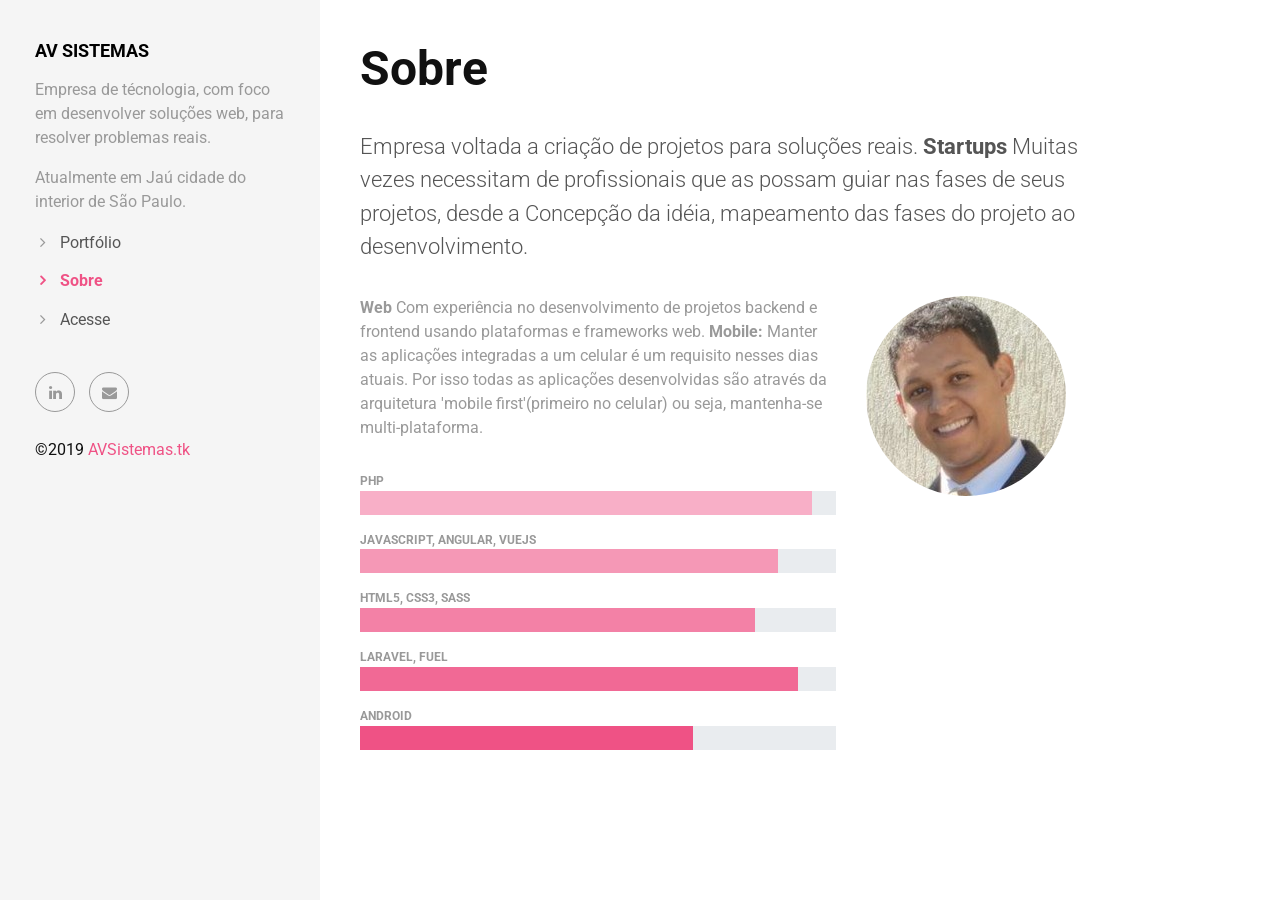
==== commit 5d91369b: "changed contact and about pages" ====
--- a/about.html
+++ b/about.html
@@ -4,7 +4,7 @@
 <head>
   <meta charset="utf-8">
   <meta http-equiv="X-UA-Compatible" content="IE=edge">
-  <title>Creative - Bootstrap Portfolio Theme by Bootstrapious.com</title>
+  <title>AV Sistemas</title>
   <meta name="description" content="">
   <meta name="viewport" content="width=device-width, initial-scale=1">
   <meta name="robots" content="all,follow">
@@ -34,27 +34,25 @@
         <!--   *** SIDEBAR ***-->
         <div id="sidebar" class="col-md-4 col-lg-3 sidebar-offcanvas">
           <div class="sidebar-content">
-            <h1 class="sidebar-heading"> <a href="index.html">A. Evangelista</a></h1>
-            <p class="sidebar-p">Tenho experiência técnica com habilidades de gerenciamento de projetos, melhoria de processos, análise de sistemas.  </p>
-            <p class="sidebar-p">Atualmente em Jaú cidade do interior de São Paulo. </p>
+            <h1 class="sidebar-heading"> <a href="index.html">AV Sistemas</a></h1>
+            <p class="sidebar-p">Empresa de técnologia, com foco em desenvolver soluções web, para resolver problemas reais. </p>
+            <p class="sidebar-p">Atualmente em Jaú cidade do interior de São Paulo. </p>    
             <ul class="sidebar-menu">
                 <!-- Link-->
-                <li class="sidebar-item"><a href="index.html" class="sidebar-link active">Home</a></li>
+                <li class="sidebar-item"><a href="index.html" class="sidebar-link">Portfólio</a></li>
                 <!-- Link-->
-                <li class="sidebar-item"><a href="about.html" class="sidebar-link">Sobre</a></li>
+                <li class="sidebar-item"><a href="about.html" class="sidebar-link active">Sobre</a></li>
                 <!-- Link-->
-                <li class="sidebar-item"><a href="contact.html" class="sidebar-link">Fale Comigo</a></li>
+                <li class="sidebar-item"><a href="contact.html" class="sidebar-link">Acesse</a></li>
             </ul>
             <p class="social">
-                <a href="#" data-animate-hover="pulse" class="external facebook"><i class="fa fa-facebook"></i></a>
-                <a href="#" data-animate-hover="pulse" class="external gplus"><i class="fa fa-google-plus"></i></a>
-                <a href="#" data-animate-hover="pulse" class="external linkedin"><i class="fa fa-linkedin"></i></a>
-                <a href="#" data-animate-hover="pulse" class="email"><i class="fa fa-envelope"></i></a>
+                <a href="https://www.linkedin.com/in/alesson-evangelista-9393b931/" data-animate-hover="pulse" class="external linkedin"><i class="fa fa-linkedin"></i></a>
+                <a href="mailto:ealesson@gmail.com?subject=Primeiro%20Contato" data-animate-hover="pulse" class="email"><i class="fa fa-envelope"></i></a>
             </p>
             <div class="copyright text-center text-md-left">
               <!-- Please do not remove the backlink to us, unless you support the development at http://bootstrapious.com/donate. It is part of the license conditions. Thanks for understanding :)        -->
             </div>
-            <p class="credit">&copy;2019 <a href="http://avsystem.tk" class="external">AVSystem.tk</a></p>
+            <p class="credit">&copy;2019 <a href="http://avsistemas.tk" class="external">AVSistemas.tk</a></p>
           </div>
         </div>
         <!--   *** SIDEBAR END ***  -->
@@ -62,42 +60,42 @@
         <div class="col-md-8 col-lg-9 content-column white-background">
           <div class="small-navbar d-flex d-md-none">
             <button type="button" data-toggle="offcanvas" class="btn btn-outline-primary"> <i class="fa fa-align-left mr-2"></i>Menu</button>
-            <h1 class="small-navbar-heading"> <a href="index.html">Creative </a></h1>
+            <h1 class="small-navbar-heading"> <a href="index.html">AVSistemas </a></h1>
           </div>
           <div class="row">
             <div class="col-xl-10">
               <div class="content-column-content">
-                <h1>About me</h1>
-                <p class="lead">An sincerity so extremity he additions. Her yet <strong>there truth merit</strong>. Mrs all projecting favourable now unpleasing. Son law garden chatty temper. Oh children provided to mr elegance marriage strongly. Off can admiration prosperous now devonshire diminution law.</p>
+                <h1>Sobre</h1>
+                <p class="lead">Empresa voltada a criação de projetos para soluções reais. <strong>Startups</strong> Muitas vezes necessitam de profissionais que as possam guiar nas fases de seus projetos, desde a Concepção da idéia, mapeamento das fases do projeto ao desenvolvimento.</p>
                 <div class="row">
                   <div class="col-lg-8">
-                    <p>Received overcame oh sensible so at an. Formed do change merely to county it. <strong>Am separate contempt</strong> domestic to to oh. On relation my so addition branched. Put hearing cottage she norland letters equally prepare too. Replied exposed savings he no viewing as up. Soon body add him hill. No father living really people estate if. Mistake do produce beloved demesne if am pursuit.</p>
+                    <p><strong>Web</strong> Com experiência no desenvolvimento de projetos backend e frontend usando plataformas e frameworks web. <strong>Mobile:</strong> Manter as aplicações integradas a um celular é um requisito nesses dias atuais. Por isso todas as aplicações desenvolvidas são através da arquitetura 'mobile first'(primeiro no celular) ou seja, mantenha-se multi-plataforma.</p>
                     <div class="skill-item">
                       <div class="progress-title">PHP</div>
                       <div class="progress">
-                        <div role="progressbar" aria-valuenow="60" aria-valuemin="0" aria-valuemax="100" style="width: 60%;" class="progress-bar progress-bar-skill1"><span class="sr-only">60</span></div>
+                        <div role="progressbar" aria-valuenow="95" aria-valuemin="0" aria-valuemax="100" style="width: 95%;" class="progress-bar progress-bar-skill1"><span class="sr-only">95</span></div>
                       </div>
                     </div>
                     <div class="skill-item">
-                      <div class="progress-title">Javascript</div>
+                      <div class="progress-title">Javascript, Angular, VueJs</div>
                       <div class="progress">
-                        <div role="progressbar" aria-valuenow="70" aria-valuemin="0" aria-valuemax="100" style="width: 70%;" class="progress-bar progress-bar-skill2"><span class="sr-only">70</span></div>
+                        <div role="progressbar" aria-valuenow="88" aria-valuemin="0" aria-valuemax="100" style="width: 88%;" class="progress-bar progress-bar-skill2"><span class="sr-only">88</span></div>
                       </div>
                     </div>
                     <div class="skill-item">
-                      <div class="progress-title">HTML coding</div>
+                      <div class="progress-title">HTML5, CSS3, SASS</div>
                       <div class="progress">
-                        <div role="progressbar" aria-valuenow="80" aria-valuemin="0" aria-valuemax="100" style="width: 80%;" class="progress-bar progress-bar-skill3"><span class="sr-only">80</span></div>
+                        <div role="progressbar" aria-valuenow="83" aria-valuemin="0" aria-valuemax="100" style="width: 83%;" class="progress-bar progress-bar-skill3"><span class="sr-only">83</span></div>
                       </div>
                     </div>
                     <div class="skill-item">
-                      <div class="progress-title">SEO</div>
+                      <div class="progress-title">Laravel, Fuel</div>
                       <div class="progress">
-                        <div role="progressbar" aria-valuenow="90" aria-valuemin="0" aria-valuemax="100" style="width: 90%;" class="progress-bar progress-bar-skill4"><span class="sr-only">90</span></div>
+                        <div role="progressbar" aria-valuenow="92" aria-valuemin="0" aria-valuemax="100" style="width: 92%;" class="progress-bar progress-bar-skill4"><span class="sr-only">92</span></div>
                       </div>
                     </div>
                     <div class="skill-item">
-                      <div class="progress-title">SEM</div>
+                      <div class="progress-title">Android</div>
                       <div class="progress">
                         <div role="progressbar" aria-valuenow="70" aria-valuemin="0" aria-valuemax="100" style="width: 70%;" class="progress-bar progress-bar-skill5"><span class="sr-only">70</span></div>
                       </div>
@@ -107,13 +105,6 @@
                     <p><img src="img/about.jpg" alt="This is me" class="image rounded-circle img-fluid"></p>
                   </div>
                 </div>
-                <p>The Big Oxmox advised her not to do so, because there were thousands of bad Commas, wild Question Marks and devious Semikoli, but the Little Blind Text didn’t listen. She packed her seven versalia, put her initial into the belt and made herself on the way.</p>
-                <h4 class="text-uppercase">Education</h4>
-                <ul>
-                  <li>Lorem ipsum dolor sit amet, consectetuer adipiscing elit.</li>
-                  <li>Aliquam tincidunt mauris eu risus.</li>
-                </ul>
-                <p>When she reached the first hills of the Italic Mountains, she had a last view back on the skyline of her hometown Bookmarksgrove, the headline of Alphabet Village and the subline of her own road, the Line Lane. Pityful a rethoric question ran over her cheek, then</p>
               </div>
             </div>
           </div>
